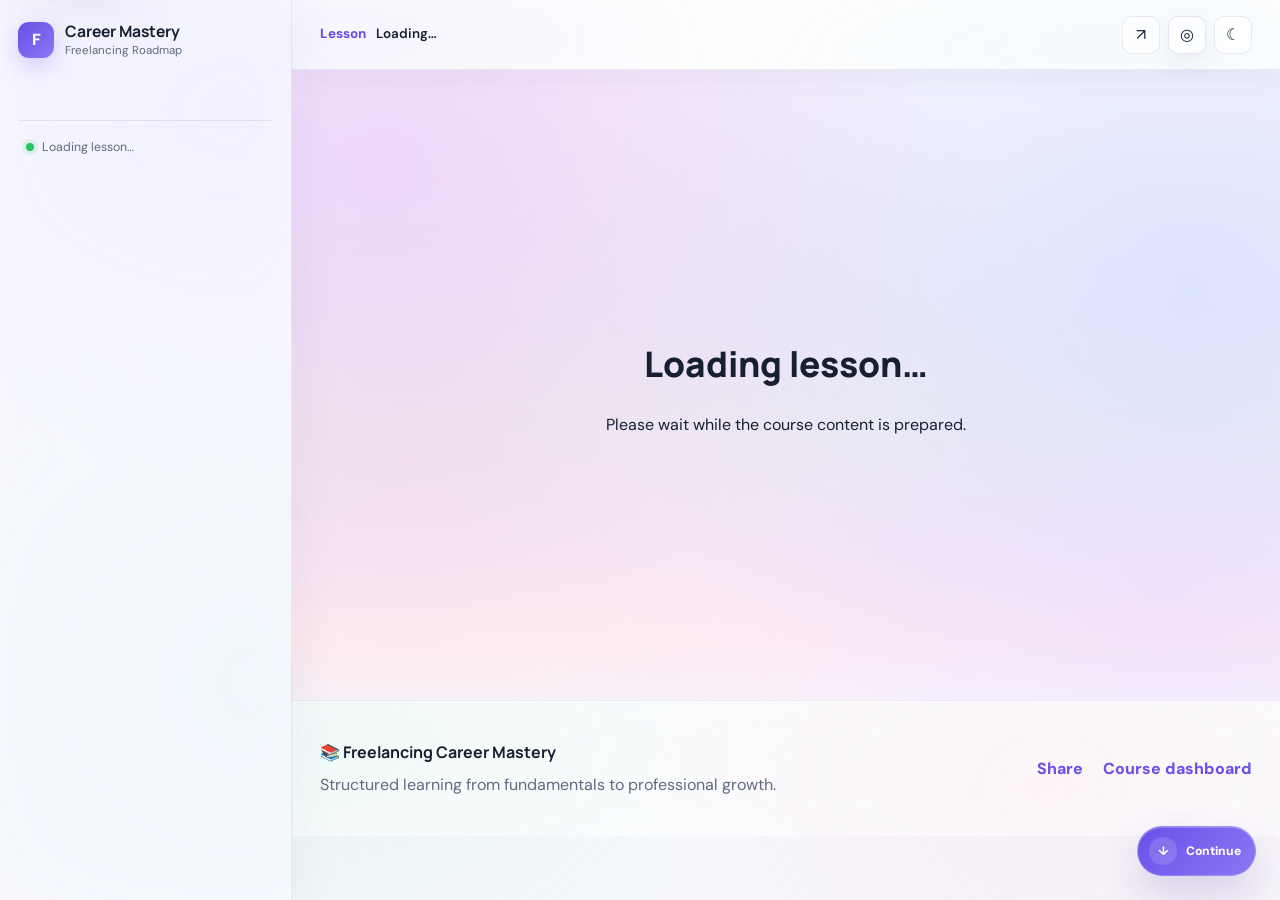
==== lesson.html @ 329a6297 "Add shared data-driven lesson page for Modules 2 to 8" ====
<!DOCTYPE html>
<html lang="en">
<head>
  <meta charset="UTF-8" />
  <meta name="viewport" content="width=device-width, initial-scale=1.0" />
  <meta name="theme-color" content="#6b50e8" />
  <meta name="description" content="Freelancing Career Mastery lesson" id="metaDescription" />
  <title>Freelancing Career Mastery — Lesson</title>
  <link rel="preconnect" href="https://fonts.googleapis.com"><link rel="preconnect" href="https://fonts.gstatic.com" crossorigin>
  <link href="https://fonts.googleapis.com/css2?family=DM+Sans:wght@400;500;600;700&family=Manrope:wght@600;700;800&display=swap" rel="stylesheet">
  <link rel="stylesheet" href="style.css" />
  <link rel="stylesheet" href="module1.css" />
  <link rel="stylesheet" href="advanced-course.css" />
</head>
<body class="lesson-page">
  <a class="skip-link" href="#lesson-content">Skip to lesson</a><div class="progress" id="progress"></div><div class="mobile-overlay" id="mobileOverlay"></div>
  <aside class="sidebar" id="sidebar" aria-label="Course navigation"><div class="sidebar-head"><a class="side-brand" href="index.html"><span class="logo-mark">F</span><span><strong>Career Mastery</strong><small id="sideModuleName">Freelancing Roadmap</small></span></a><button class="icon-btn close-menu" id="closeMenu" aria-label="Close menu">×</button></div><nav class="side-nav" id="dynamicSideNav"></nav><div class="sidebar-footer"><span class="status-dot"></span><span id="sideLessonStatus">Loading lesson…</span></div></aside>
  <div class="site-shell">
    <header class="topbar"><button class="icon-btn menu-btn" id="menuBtn" aria-label="Open course menu">☰</button><div class="topbar-title"><span id="topLessonNo">Lesson</span><strong id="activeSectionLabel">Loading…</strong></div><div class="top-actions"><button class="icon-btn" id="shareBtn" aria-label="Share lesson">↗</button><button class="icon-btn theme-toggle" id="themeToggle" aria-label="Toggle theme">☾</button></div></header>
    <main id="top"><div id="lessonMount"><div class="dynamic-error"><div><h1>Loading lesson…</h1><p>Please wait while the course content is prepared.</p></div></div></div></main>
    <footer><div class="content-width footer-inner"><div><strong>📚 Freelancing Career Mastery</strong><p id="footerLessonName">Structured learning from fundamentals to professional growth.</p></div><div class="footer-links"><button id="footerShare">Share</button><a href="index.html">Course dashboard</a></div></div></footer>
  </div>
  <div class="toast" id="toast" role="status" aria-live="polite"></div>
  <script src="course-data.js"></script>
  <script src="module2-data.js"></script><script src="module3-data.js"></script><script src="module4-data.js"></script><script src="module5-data.js"></script><script src="module6-data.js"></script><script src="module7-data.js"></script><script src="module8-data.js"></script>
  <script src="lesson-renderer.js"></script>
  <script src="lesson-core.js"></script>
</body>
</html>
---- style.css ----
@import url('./style-base.css');
@import url('./light-theme.css');
@import url('./premium-motion.css');
@import url('./premium-polish.css');
---- module1.css ----
/* Shared Module 1 lesson enhancements */
body.lesson-page .lesson-main{padding-bottom:12px}
.lesson-kicker{display:inline-flex;align-items:center;gap:8px;padding:7px 10px;border:1px solid var(--line);border-radius:999px;background:var(--surface);font-size:.72rem;font-weight:800;color:var(--primary);backdrop-filter:blur(12px)}
.concept-grid{display:grid;grid-template-columns:repeat(2,minmax(0,1fr));gap:16px}.concept-card,.example-card,.framework-card,.mistake-card,.reflection-card,.quiz-card,.lesson-note,.decision-card{background:var(--surface);border:1px solid var(--line);border-radius:20px;padding:24px;box-shadow:var(--shadow);-webkit-backdrop-filter:blur(16px) saturate(125%);backdrop-filter:blur(16px) saturate(125%)}
.concept-card h3,.example-card h3,.framework-card h3,.mistake-card h3,.reflection-card h3,.quiz-card h3,.decision-card h3{margin:0 0 8px;font:800 1.08rem/1.35 Manrope,sans-serif}.concept-card p,.example-card p,.framework-card p,.mistake-card p,.reflection-card p,.decision-card p{margin:0;color:var(--muted)}
.concept-icon{width:42px;height:42px;border-radius:12px;display:grid;place-items:center;background:var(--primary-soft);color:var(--primary);font-weight:900;margin-bottom:16px}.concept-card.accent-green .concept-icon{background:var(--known-soft);color:var(--known)}.concept-card.accent-gold .concept-icon{background:var(--unknown-soft);color:var(--unknown)}
.framework-steps{display:grid;gap:12px}.framework-step{display:grid;grid-template-columns:44px 1fr;gap:14px;align-items:start;background:var(--surface);border:1px solid var(--line);border-radius:16px;padding:18px 20px;-webkit-backdrop-filter:blur(14px);backdrop-filter:blur(14px)}.framework-step>span{width:40px;height:40px;border-radius:12px;background:var(--primary-soft);color:var(--primary);display:grid;place-items:center;font-weight:900}.framework-step strong{display:block;margin-bottom:3px}.framework-step p{margin:0;color:var(--muted);font-size:.9rem}
.example-card{position:relative;overflow:hidden}.example-card:before{content:"";position:absolute;width:170px;height:170px;border-radius:50%;right:-70px;top:-80px;background:radial-gradient(circle,rgba(109,74,255,.18),transparent 70%)}.example-row{display:grid;grid-template-columns:150px 1fr;gap:16px;padding:13px 0;border-top:1px solid var(--line)}.example-row:first-of-type{margin-top:12px}.example-row small{font-weight:800;color:var(--primary);letter-spacing:.06em}.example-row span{color:var(--muted)}
.mistake-grid{display:grid;grid-template-columns:repeat(2,minmax(0,1fr));gap:14px}.mistake-card{padding:20px}.mistake-card>span{display:inline-grid;place-items:center;width:32px;height:32px;border-radius:10px;background:rgba(217,71,95,.10);color:#d9475f;font-weight:900;margin-bottom:12px}
.action-list{display:grid;gap:10px}.action-item{display:grid;grid-template-columns:28px 1fr;gap:12px;align-items:start;padding:16px 18px;border:1px solid var(--line);border-radius:15px;background:var(--surface);cursor:pointer;-webkit-backdrop-filter:blur(14px);backdrop-filter:blur(14px)}.action-item input{margin-top:4px}.action-item strong{display:block}.action-item small{display:block;color:var(--muted);margin-top:3px}
.reflection-card textarea,.lesson-note textarea{width:100%;min-height:150px;margin-top:12px;border:1px solid var(--line);border-radius:14px;padding:14px 15px;background:var(--surface-2);color:var(--text);resize:vertical;outline:none}.reflection-card textarea:focus,.lesson-note textarea:focus{border-color:rgba(109,74,255,.45);box-shadow:0 0 0 3px var(--primary-soft)}
.quiz-list{display:grid;gap:16px}.quiz-card{padding:22px}.quiz-card fieldset{border:0;margin:0;padding:0}.quiz-card legend{font:800 1rem/1.45 Manrope,sans-serif;margin-bottom:12px}.quiz-option{display:flex;gap:10px;align-items:flex-start;padding:11px 12px;border:1px solid var(--line);border-radius:12px;background:var(--surface-2);margin-top:8px;cursor:pointer}.quiz-option input{margin-top:4px}.quiz-feedback{margin-top:12px;padding:10px 12px;border-radius:11px;font-size:.86rem;display:none}.quiz-card.correct .quiz-feedback{display:block;background:var(--known-soft);color:var(--known)}.quiz-card.wrong .quiz-feedback{display:block;background:rgba(217,71,95,.09);color:#c8334e}.quiz-submit-row{display:flex;align-items:center;gap:12px;flex-wrap:wrap;margin-top:18px}.quiz-submit{border:0;background:var(--primary);color:#fff;border-radius:11px;padding:11px 16px;font-weight:800}.quiz-result{font-weight:800}.quiz-result.good{color:var(--known)}
.lesson-complete-panel{margin:18px 0 28px;padding:26px;border-radius:20px;border:1px solid var(--line);background:linear-gradient(135deg,var(--surface),var(--surface-2));display:grid;grid-template-columns:1fr auto;gap:20px;align-items:center;box-shadow:var(--shadow);-webkit-backdrop-filter:blur(16px);backdrop-filter:blur(16px)}.lesson-complete-panel h2{margin:0 0 7px;font:800 1.5rem Manrope,sans-serif}.lesson-complete-panel p{margin:0;color:var(--muted)}.lesson-complete-panel.completed{border-color:rgba(14,167,106,.38);background:linear-gradient(135deg,var(--surface),var(--known-soft))}.lesson-complete-btn{border:0;background:var(--primary);color:#fff;border-radius:11px;padding:12px 16px;font-weight:800}.lesson-complete-panel.completed .lesson-complete-btn{background:var(--known)}
.prev-next{display:grid;grid-template-columns:1fr 1fr;gap:16px;margin:0 0 78px}.nav-lesson{display:flex;flex-direction:column;gap:4px;text-decoration:none;padding:20px;border:1px solid var(--line);border-radius:18px;background:var(--surface);box-shadow:var(--shadow);-webkit-backdrop-filter:blur(15px);backdrop-filter:blur(15px)}.nav-lesson small{color:var(--muted);font-weight:700}.nav-lesson strong{font-family:Manrope,sans-serif}.nav-lesson.next{text-align:right}.nav-lesson.disabled{opacity:.5;pointer-events:none}
.inline-formula{display:flex;align-items:center;justify-content:center;gap:8px;flex-wrap:wrap;margin-top:18px;padding:16px;border-radius:15px;background:var(--primary-soft);font-weight:800}.inline-formula span{color:var(--primary)}
.decision-grid{display:grid;grid-template-columns:repeat(3,minmax(0,1fr));gap:14px}.decision-card small{display:block;color:var(--primary);font-weight:800;letter-spacing:.08em;margin-bottom:8px}
.dark .concept-card,.dark .example-card,.dark .framework-card,.dark .mistake-card,.dark .reflection-card,.dark .quiz-card,.dark .lesson-note,.dark .decision-card,.dark .framework-step,.dark .action-item,.dark .nav-lesson{background:linear-gradient(145deg,rgba(17,22,39,.66),rgba(11,15,28,.48));border-color:rgba(255,255,255,.12);color:#f8faff}.dark .quiz-option{background:rgba(17,22,39,.52);border-color:rgba(255,255,255,.10)}.dark .reflection-card textarea,.dark .lesson-note textarea{background:rgba(7,11,22,.46);color:#f8faff;border-color:rgba(255,255,255,.14)}
@media(max-width:720px){.concept-grid,.mistake-grid,.decision-grid,.prev-next{grid-template-columns:1fr}.example-row{grid-template-columns:1fr;gap:4px}.lesson-complete-panel{grid-template-columns:1fr}.nav-lesson.next{text-align:left}}
@media print{.quiz-submit-row,.lesson-complete-btn,.prev-next,.lesson-note{display:none!important}.concept-card,.example-card,.framework-card,.mistake-card,.reflection-card,.quiz-card,.decision-card{break-inside:avoid;box-shadow:none!important}}
---- advanced-course.css ----
/* Shared styles for data-driven Modules 2–8 */
.deep-dive{display:grid;gap:14px}.deep-dive p{margin:0;color:var(--muted);font-size:1rem}.video-resource{display:grid;grid-template-columns:minmax(0,1.2fr) minmax(260px,.8fr);gap:20px;padding:24px;border:1px solid var(--line);border-radius:22px;background:var(--surface);box-shadow:var(--shadow);-webkit-backdrop-filter:blur(18px) saturate(125%);backdrop-filter:blur(18px) saturate(125%)}.video-resource h3{margin:5px 0 8px;font:800 1.25rem Manrope,sans-serif}.video-resource p{margin:0;color:var(--muted)}.video-frame{position:relative;aspect-ratio:16/9;border-radius:16px;overflow:hidden;background:linear-gradient(135deg,var(--primary-soft),var(--surface-2));border:1px solid var(--line)}.video-frame iframe{position:absolute;inset:0;width:100%;height:100%;border:0}.video-link{display:inline-flex;margin-top:14px;padding:9px 12px;border-radius:10px;background:var(--primary);color:#fff;text-decoration:none;font-weight:800;font-size:.8rem}.lesson-disclaimer{margin-top:10px;font-size:.72rem;color:var(--muted)}.scenario-card{padding:28px;border:1px solid var(--line);border-radius:22px;background:linear-gradient(145deg,var(--surface),var(--surface-2));box-shadow:var(--shadow);position:relative;overflow:hidden}.scenario-card:before{content:'REAL CLIENT SITUATION';position:absolute;right:18px;top:16px;font-size:.62rem;letter-spacing:.12em;font-weight:900;color:var(--primary);opacity:.65}.scenario-quote{margin:0 0 18px;padding:18px;border-radius:15px;background:var(--primary-soft);font:700 1.02rem/1.55 Manrope,sans-serif}.scenario-grid{display:grid;grid-template-columns:repeat(2,minmax(0,1fr));gap:12px}.scenario-grid>div{padding:15px;border:1px solid var(--line);border-radius:14px;background:var(--surface)}.scenario-grid small{display:block;color:var(--primary);font-size:.66rem;font-weight:900;letter-spacing:.1em;margin-bottom:5px}.scenario-grid p{margin:0;color:var(--muted);font-size:.88rem}.lesson-summary{display:grid;grid-template-columns:repeat(3,minmax(0,1fr));gap:12px}.summary-point{padding:18px;border:1px solid var(--line);border-radius:16px;background:var(--surface)}.summary-point b{display:block;color:var(--primary);font-size:.68rem;letter-spacing:.1em;margin-bottom:7px}.summary-point strong{font-family:Manrope,sans-serif}.resource-chip{display:inline-flex;align-items:center;gap:7px;padding:7px 9px;border-radius:999px;background:var(--primary-soft);color:var(--primary);font-size:.7rem;font-weight:800;margin-bottom:10px}.dynamic-error{min-height:70vh;display:grid;place-items:center;padding:40px}.dynamic-error>div{text-align:center;max-width:620px}.dynamic-error h1{font:800 2.2rem Manrope,sans-serif}.dark .video-resource,.dark .scenario-card,.dark .scenario-grid>div,.dark .summary-point{background:linear-gradient(145deg,rgba(17,22,39,.66),rgba(11,15,28,.48));border-color:rgba(255,255,255,.12);color:#f8faff}.dark .scenario-quote{background:rgba(135,109,255,.13)}
@media(max-width:820px){.video-resource{grid-template-columns:1fr}.scenario-grid,.lesson-summary{grid-template-columns:1fr}}
@media(max-width:620px){.video-resource,.scenario-card{padding:18px}.scenario-card:before{position:static;display:block;margin-bottom:10px}.scenario-quote{padding:14px}}
@media print{.video-frame,.video-link{display:none}.video-resource,.scenario-card{break-inside:avoid;box-shadow:none!important}}
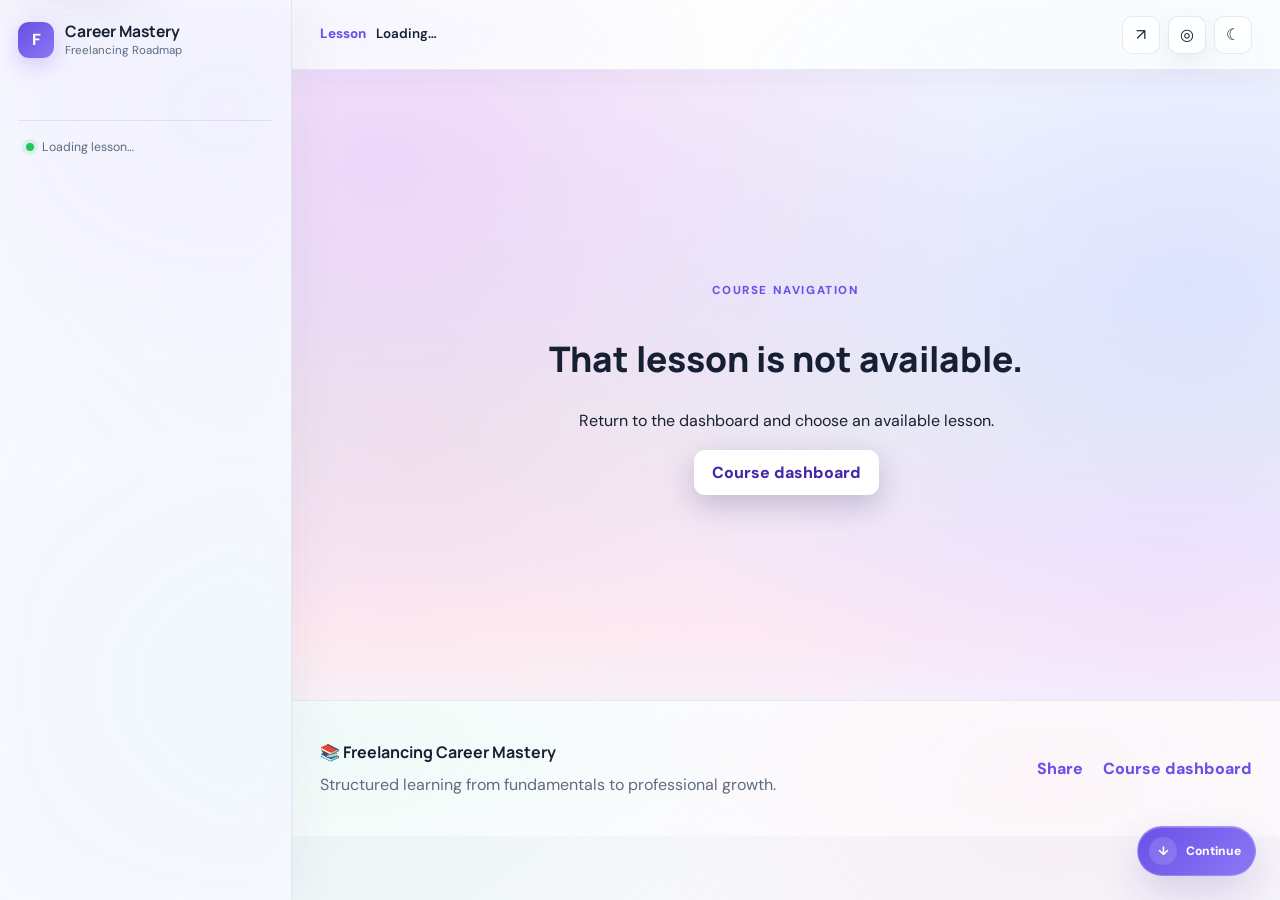
==== commit 260c3a63: "Load live course navigation in advanced lesson renderer" ====
--- a/lesson.html
+++ b/lesson.html
@@ -21,9 +21,8 @@
     <footer><div class="content-width footer-inner"><div><strong>📚 Freelancing Career Mastery</strong><p id="footerLessonName">Structured learning from fundamentals to professional growth.</p></div><div class="footer-links"><button id="footerShare">Share</button><a href="index.html">Course dashboard</a></div></div></footer>
   </div>
   <div class="toast" id="toast" role="status" aria-live="polite"></div>
-  <script src="course-data.js"></script>
+  <script src="course-data.js"></script><script src="course-live.js"></script>
   <script src="module2-data.js"></script><script src="module3-data.js"></script><script src="module4-data.js"></script><script src="module5-data.js"></script><script src="module6-data.js"></script><script src="module7-data.js"></script><script src="module8-data.js"></script>
-  <script src="lesson-renderer.js"></script>
-  <script src="lesson-core.js"></script>
+  <script src="lesson-renderer.js"></script><script src="lesson-core.js"></script>
 </body>
-</html>
+</html>
